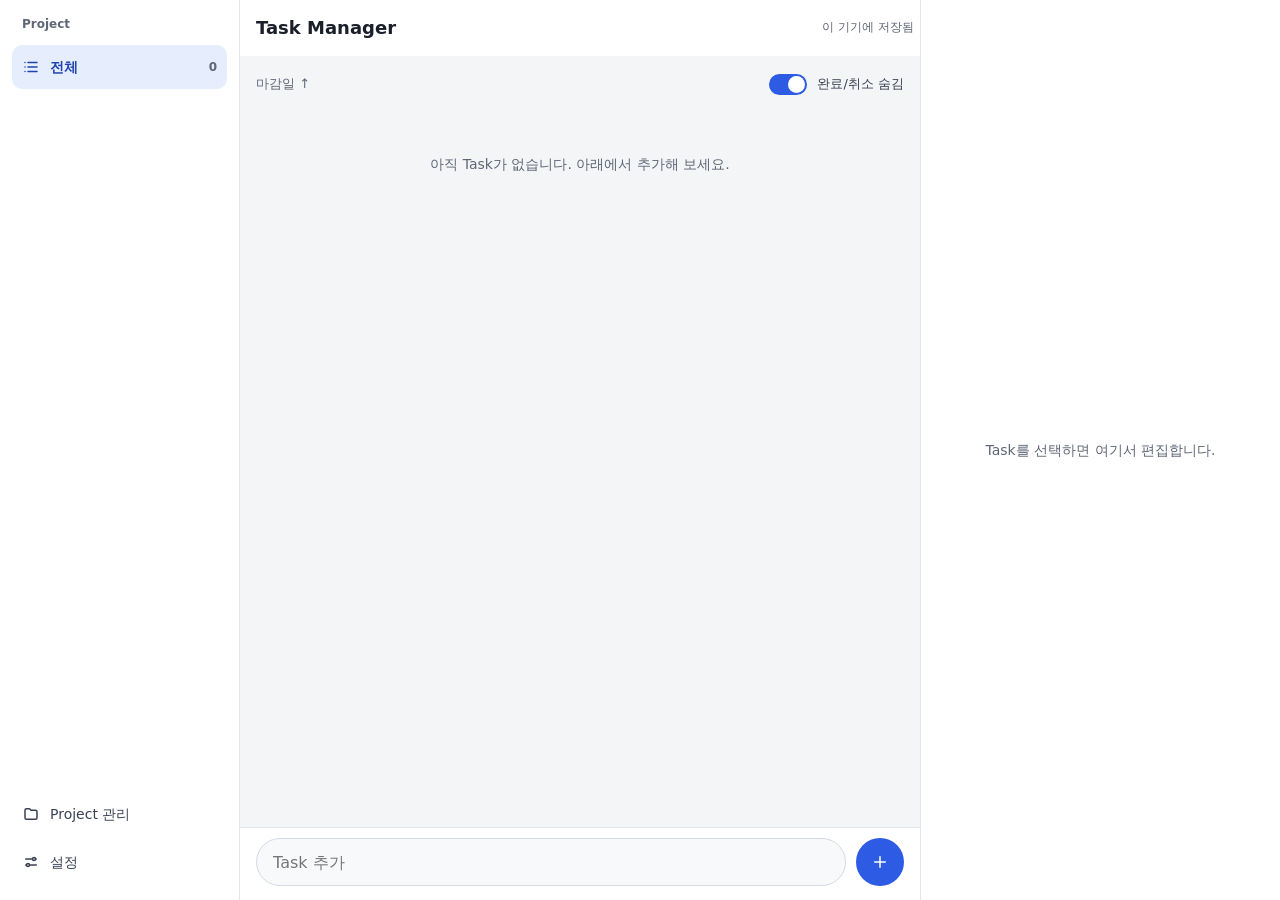
==== index.html @ 79a4224b "Add files via upload" ====
<!doctype html>
<html lang="ko">
<head>
<meta charset="utf-8">
<meta name="viewport" content="width=device-width, initial-scale=1, viewport-fit=cover">
<meta http-equiv="Content-Security-Policy" content="default-src 'self'; script-src 'self'; style-src 'self' 'unsafe-inline'; img-src 'self' data:; connect-src 'self'">
<meta name="theme-color" content="#ffffff">
<title>Task Manager</title>
<link rel="stylesheet" href="style.css">
</head>
<body>
<div class="app">
  <nav class="side" id="side" aria-label="Project 필터"></nav>

  <div class="main">
    <header class="top">
      <h1>Task Manager</h1>
      <span class="sync" id="syncLabel">이 기기에 저장됨</span>
      <button class="icbtn only-narrow" data-act="settings" aria-label="설정">
        <svg class="ic" viewBox="0 0 24 24" aria-hidden="true"><path d="M5 8h9M18 8h1M5 16h1M10 16h9"/><circle cx="16" cy="8" r="2"/><circle cx="8" cy="16" r="2"/></svg>
      </button>
    </header>
    <div class="chips only-narrow" id="chips" role="toolbar" aria-label="Project 필터"></div>
    <div class="bar">
      <span class="sortlbl">마감일 ↑</span>
      <button class="sw" id="swHide" role="switch" aria-checked="true"><i></i>완료/취소 숨김</button>
    </div>
    <section class="list" id="list" aria-label="Task 목록"></section>
    <form class="quick" id="quick" autocomplete="off">
      <input id="quickInput" aria-label="새 Task 제목" placeholder="Task 추가" maxlength="200">
      <button type="submit" class="fab" aria-label="Task 추가">
        <svg class="ic" viewBox="0 0 24 24" aria-hidden="true"><path d="M12 5v14M5 12h14"/></svg>
      </button>
    </form>
  </div>

  <aside class="panel" id="panel" aria-label="Task 편집"></aside>
  <div class="backdrop" id="backdrop"></div>
</div>

<div id="menuRoot"></div>
<div class="toast" id="toast" role="status" aria-live="polite" hidden></div>
<dialog id="dlg"></dialog>

<script type="module" src="app.js"></script>
</body>
</html>
---- style.css ----
:root{
  --bg:#F4F5F7;--surface:#fff;--ink:#1B1F2A;--muted:#5F6676;--line:#E3E6EC;--line2:#D5D9E2;
  --accent:#2D5BE3;--accent-weak:#E6EDFD;--accent-ink:#1F44B0;--danger:#B3261E;--ok:#1E7A46;
}
*{box-sizing:border-box}
html,body{height:100%;margin:0}
body{background:var(--bg);color:var(--ink);font:15px/1.45 system-ui,-apple-system,"Segoe UI","Noto Sans KR","Malgun Gothic",sans-serif;-webkit-text-size-adjust:100%}
button,input{font:inherit;color:inherit}
button{cursor:pointer}
button:focus-visible,input:focus-visible,[tabindex]:focus-visible{outline:2px solid var(--accent);outline-offset:2px}
[hidden]{display:none!important}

.ic{width:18px;height:18px;fill:none;stroke:currentColor;stroke-width:2;stroke-linecap:round;stroke-linejoin:round;flex:none}
.st{width:24px;height:24px;flex:none;display:block}
.dot{width:10px;height:10px;border-radius:50%;flex:none;background:#9AA1B1}
.icbtn{display:inline-flex;align-items:center;justify-content:center;width:44px;height:44px;border:0;border-radius:12px;background:none;color:#4A5163}
.icbtn:hover{background:#EEF0F4}

/* ---------- 레이아웃 ---------- */
.app{display:flex;height:100vh;height:100dvh;overflow:hidden}
.side{display:none}
.main{flex:1;min-width:0;display:flex;flex-direction:column}
.top{flex:none;display:flex;align-items:center;gap:4px;height:56px;padding:0 6px 0 16px;background:var(--surface)}
.top h1{margin:0;flex:1;font-size:18px;font-weight:700}
.sync{font-size:12px;color:var(--muted)}
.chips{flex:none;display:flex;gap:8px;padding:2px 16px 12px;background:var(--surface);border-bottom:1px solid var(--line);overflow-x:auto;scrollbar-width:none}
.chips::-webkit-scrollbar{display:none}
.chip{display:inline-flex;align-items:center;gap:6px;height:40px;padding:0 14px;border:1px solid var(--line2);border-radius:999px;background:#fff;font-size:14px;font-weight:500;color:#3A4152;white-space:nowrap;flex:none}
.chip[aria-pressed="true"]{background:var(--accent);border-color:var(--accent);color:#fff;font-weight:600}
.chip .n{font-size:12px;opacity:.8}
.bar{flex:none;display:flex;align-items:center;gap:8px;padding:6px 16px 2px}
.sortlbl{font-size:13px;color:var(--muted)}
.sw{display:inline-flex;align-items:center;gap:10px;min-height:44px;border:0;background:none;padding:0;font-size:13px;color:#3A4152}
.sw i{width:38px;height:21px;border-radius:999px;background:#B8BFCC;position:relative;flex:none}
.sw i:after{content:"";position:absolute;top:2px;left:2px;width:17px;height:17px;border-radius:50%;background:#fff;transition:left .12s}
.sw[aria-checked="true"] i{background:var(--accent)}
.sw[aria-checked="true"] i:after{left:19px}
.sw:disabled{opacity:.5}
.bar .sw{margin-left:auto}

.list{flex:1;min-height:0;overflow-y:auto;padding:6px 16px 16px;display:flex;flex-direction:column;gap:10px}
.empty{margin:40px 0;text-align:center;color:var(--muted);font-size:14px}

.quick{flex:none;display:flex;align-items:center;gap:10px;padding:10px 16px calc(14px + env(safe-area-inset-bottom));background:var(--surface);border-top:1px solid var(--line)}
.quick input{flex:1;min-width:0;height:48px;padding:0 16px;border:1px solid var(--line2);border-radius:24px;background:#F8F9FB;font-size:16px}
.fab{width:48px;height:48px;border:0;border-radius:50%;background:var(--accent);color:#fff;display:flex;align-items:center;justify-content:center;flex:none}

/* ---------- 카드 ---------- */
.card{display:flex;gap:4px;padding:8px 14px 12px 4px;background:#fff;border:1px solid var(--line);border-radius:14px;flex:none;cursor:pointer}
.card[aria-current="true"]{border-color:var(--accent);box-shadow:0 0 0 1px var(--accent)}
.card.fin .title{color:var(--muted);text-decoration:line-through}
.chk{width:44px;height:44px;flex:none;display:flex;align-items:center;justify-content:center;border:0;background:none;border-radius:50%}
.body{flex:1;min-width:0;display:flex;flex-direction:column;gap:8px;padding-top:9px}
.row1{display:flex;align-items:flex-start;gap:8px}
.title{flex:1;min-width:0;font-size:15px;font-weight:600;line-height:1.45;overflow-wrap:anywhere}
.idbtn{height:28px;padding:0 8px;border:0;border-radius:6px;background:#F0F2F6;font:500 12px ui-monospace,SFMono-Regular,Menlo,Consolas,monospace;color:#4A5163;display:inline-flex;align-items:center;gap:6px;flex:none}
.meta{display:flex;flex-wrap:wrap;align-items:center;gap:6px 10px}
.proj{display:inline-flex;align-items:center;gap:6px;font-size:12.5px;font-weight:500;color:#3A4152}
.badge{display:inline-flex;align-items:center;height:22px;padding:0 8px;border-radius:6px;font-size:12px;font-weight:600;white-space:nowrap}
.u-urgent{background:#FCE4E1;color:#9C1C13}
.u-high{background:#FFEBD2;color:#8A4A06}
.u-medium{background:#E4ECFD;color:#1F44B0}
.u-low{background:#ECEEF3;color:#4A5163}
.dates{display:flex;flex-wrap:wrap;align-items:center;gap:4px 12px;font-size:13px;color:var(--muted)}
.dates .d{display:inline-flex;align-items:center;gap:5px;white-space:nowrap}
.dates .ic{width:14px;height:14px}
.late{color:var(--danger);font-weight:600}
.memo{font-size:13px;color:var(--muted);white-space:nowrap;overflow:hidden;text-overflow:ellipsis}

/* ---------- 편집 패널 (좁은 화면: 바텀 시트) ---------- */
.backdrop{display:none;position:fixed;inset:0;background:rgba(20,24,34,.45);z-index:15}
.panel{position:fixed;left:0;right:0;bottom:0;height:min(88dvh,780px);z-index:20;background:#fff;border-radius:20px 20px 0 0;display:flex;flex-direction:column;transform:translateY(105%);transition:transform .18s ease;visibility:hidden}
body.sheet-open .panel{transform:none;visibility:visible}
body.sheet-open .backdrop{display:block}
.ph{flex:none;display:flex;align-items:center;gap:8px;padding:12px 8px 0 20px;height:56px}
.ph h2{margin:0;flex:1;font-size:17px;font-weight:700}
.saved{display:inline-flex;align-items:center;gap:5px;font-size:12px;color:var(--muted)}
.saved .ic{width:14px;height:14px;color:var(--ok);stroke-width:3}
.pb{flex:1;min-height:0;overflow-y:auto;padding:8px 20px 16px;display:flex;flex-direction:column;gap:16px}
.pf{flex:none;display:flex;align-items:center;gap:10px;padding:12px 20px calc(16px + env(safe-area-inset-bottom));border-top:1px solid var(--line);background:#fff}
.pf .lbl{font-size:12.5px;color:var(--muted)}
.pf .del{margin-left:auto;display:inline-flex;align-items:center;gap:6px;height:44px;padding:0 14px;border:1px solid #F0C4BF;border-radius:12px;background:#fff;font-size:14px;font-weight:600;color:var(--danger)}
.empty-panel{margin:auto;color:var(--muted);font-size:14px;padding:24px;text-align:center}
.fl{display:block;margin:0 0 6px;font-size:12.5px;font-weight:700;color:var(--muted)}
.in{width:100%;height:44px;padding:0 12px;border:1px solid var(--line2);border-radius:12px;background:#fff;font-size:16px}
.in:disabled{background:#F3F4F7;color:#8A91A1}
.sel{display:flex;align-items:center;justify-content:space-between;gap:8px;width:100%;height:44px;padding:0 12px;border:1px solid var(--line2);border-radius:12px;background:#fff;font-size:15px;text-align:left}
.sel .l{display:inline-flex;align-items:center;gap:8px;min-width:0}
.seg{display:flex;border:1px solid var(--line2);border-radius:12px;overflow:hidden;background:#fff}
.seg button{flex:1;height:44px;border:0;border-left:1px solid var(--line2);background:none;font-size:14px;font-weight:500;color:#3A4152;padding:0 2px}
.seg button:first-child{border-left:0}
.seg button[aria-pressed="true"]{background:var(--accent);color:#fff;font-weight:600}
.two{display:flex;gap:10px}
.two>div{flex:1;min-width:0}
.inwrap{position:relative}
.inwrap .in{padding-right:40px}
.clr{position:absolute;right:4px;top:6px;width:32px;height:32px;border:0;border-radius:8px;background:none;color:var(--muted);display:flex;align-items:center;justify-content:center}
.clr .ic{width:14px;height:14px}
.timerow{display:flex;align-items:center;gap:12px}
.timerow .in{width:150px;margin-left:auto}
.note{font-size:12.5px;color:var(--danger);margin:-8px 0 0}

/* ---------- 팝오버 / 토스트 / 다이얼로그 ---------- */
.pop{position:fixed;z-index:60;min-width:200px;max-width:calc(100vw - 16px);max-height:70dvh;overflow-y:auto;padding:6px;background:#fff;border:1px solid var(--line2);border-radius:12px;box-shadow:0 8px 24px rgba(20,24,34,.16)}
.mi{display:flex;align-items:center;gap:10px;width:100%;height:44px;padding:0 10px;border:0;border-radius:8px;background:none;font-size:15px;text-align:left}
.mi:hover{background:#F0F2F6}
.mi.cur{background:var(--accent-weak);color:var(--accent-ink);font-weight:600}
.mi .ck{margin-left:auto;stroke-width:3}
.mi.add{border-top:1px solid var(--line);border-radius:0 0 8px 8px;color:var(--accent);font-weight:600}
.toast{position:fixed;left:50%;bottom:90px;transform:translateX(-50%);z-index:70;display:flex;align-items:center;gap:14px;max-width:calc(100vw - 32px);padding:10px 16px;border-radius:12px;background:#1B1F2A;color:#fff;font-size:14px}
.toast button{border:0;background:none;color:#9DB6FF;font-weight:700;height:32px;padding:0 4px}
dialog{width:min(440px,calc(100vw - 24px));max-height:88dvh;padding:0;border:0;border-radius:16px;box-shadow:0 12px 40px rgba(20,24,34,.3);color:var(--ink)}
dialog::backdrop{background:rgba(20,24,34,.45)}
.dlg-h{display:flex;align-items:center;padding:8px 8px 0 20px;height:56px}
.dlg-h h2{margin:0;flex:1;font-size:17px}
.dlg-b{padding:4px 20px 20px;display:flex;flex-direction:column;gap:14px;overflow-y:auto}
.btn{display:inline-flex;align-items:center;justify-content:center;gap:6px;height:44px;padding:0 14px;border:1px solid var(--line2);border-radius:12px;background:#fff;font-size:14px;font-weight:500}
.btn.primary{background:var(--accent);border-color:var(--accent);color:#fff;font-weight:600}
.btn.danger{color:var(--danger);border-color:#F0C4BF}
.kv{display:flex;justify-content:space-between;gap:12px;font-size:14px}
.kv span:first-child{color:var(--muted)}
.hint{font-size:12.5px;color:var(--muted);margin:0}
.prow{display:flex;align-items:center;gap:8px}
.prow .in{flex:1;min-width:0}
.prow.arch .in{color:var(--muted);text-decoration:line-through}

/* ---------- 유틸 ---------- */
.only-narrow{display:flex}

/* ---------- 펼침 (>=700px): 아이콘 레일 + 목록 + 편집 패널 ---------- */
@media (min-width:700px){
  .only-narrow{display:none}
  .side{display:flex;flex-direction:column;gap:4px;width:64px;flex:none;padding:12px 8px;background:var(--surface);border-right:1px solid var(--line);overflow-y:auto}
  .side .nav{display:flex;align-items:center;justify-content:center;gap:10px;width:100%;height:44px;border:0;border-radius:10px;background:none;padding:0;color:#3A4152;font-size:14px;text-align:left;position:relative}
  .side .nav:hover{background:#EEF0F4}
  .side .nav[aria-pressed="true"]{background:var(--accent-weak);color:var(--accent-ink);font-weight:600}
  .side .nav .lbl,.side .nav .n,.side h3{display:none}
  .side .nav .dot{width:12px;height:12px}
  .side .sp{flex:1}
  .quick{padding-bottom:14px}
  .panel{position:static;transform:none;visibility:visible;width:340px;height:auto;flex:none;border-radius:0;border-left:1px solid var(--line);transition:none}
  .backdrop,body.sheet-open .backdrop{display:none}
  .toast{bottom:32px}
  .list{padding-left:20px;padding-right:20px}
}
/* ---------- PC (>=1100px): 사이드바 + 목록 + 편집 패널 ---------- */
@media (min-width:1100px){
  .side{width:240px;align-items:stretch;padding:16px 12px}
  .side h3{display:block;margin:0 0 8px 10px;font-size:12px;font-weight:700;color:var(--muted)}
  .side .nav{justify-content:flex-start;padding:0 10px}
  .side .nav .lbl{display:inline;flex:1;min-width:0;overflow:hidden;text-overflow:ellipsis;white-space:nowrap}
  .side .nav .n{display:inline;font-size:12px;color:var(--muted)}
  .panel{width:360px}
  .list{padding-left:28px;padding-right:28px}
}
@media (prefers-reduced-motion:reduce){.panel,.sw i:after{transition:none}}
input[type="date"].in,input[type="time"].in{font-size:14px;padding-left:10px;padding-right:34px;min-width:0}
input[type="date"].in::-webkit-calendar-picker-indicator{margin-left:2px}
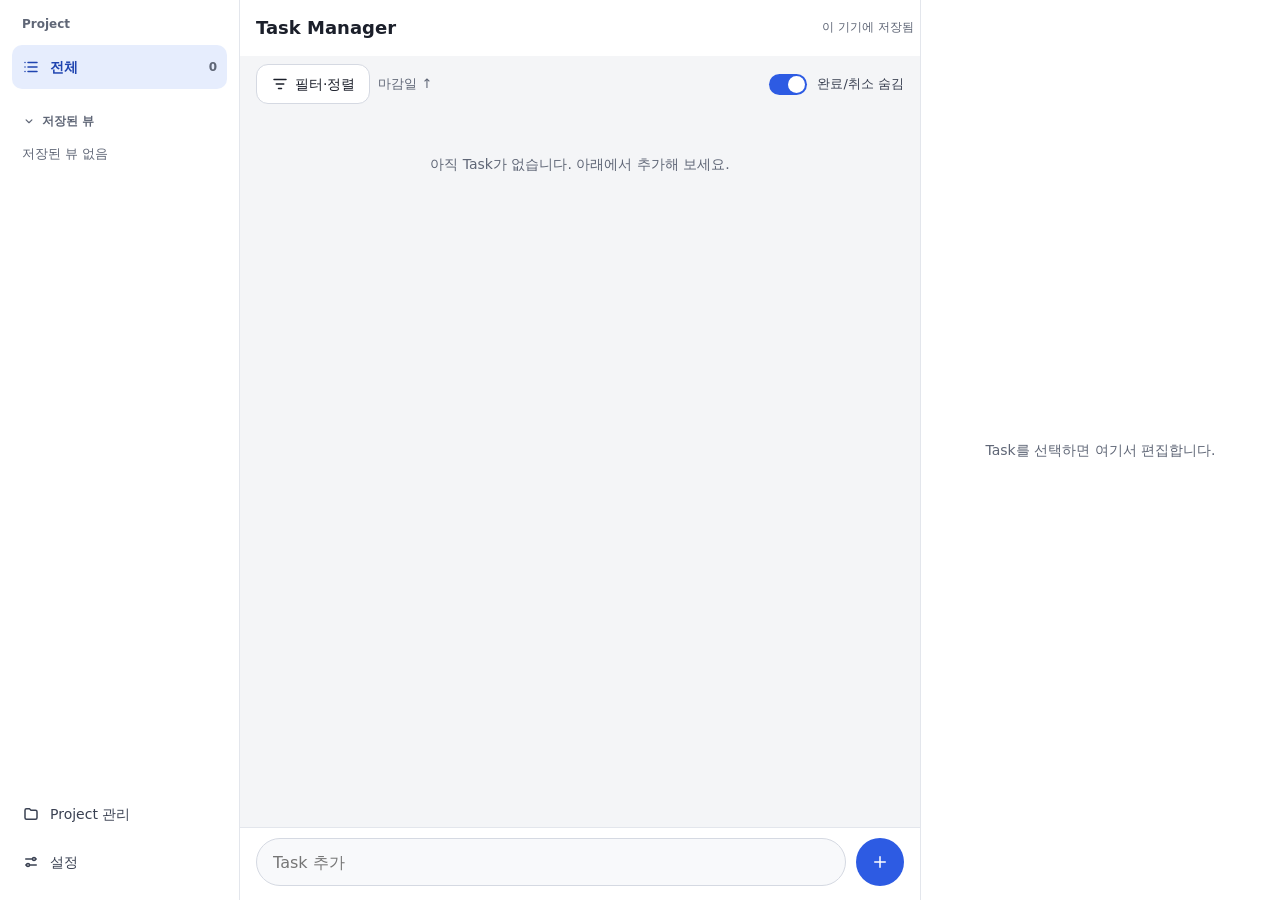
==== commit 01fa411d: "Add files via upload" ====
--- a/index.html
+++ b/index.html
@@ -22,7 +22,7 @@
     </header>
     <div class="chips only-narrow" id="chips" role="toolbar" aria-label="Project 필터"></div>
     <div class="bar">
-      <span class="sortlbl">마감일 ↑</span>
+      <button class="btn" id="btnFilter" data-act="filter-sheet" aria-haspopup="dialog"><svg class="ic" viewBox="0 0 24 24" aria-hidden="true"><path d="M4 6h16M7 12h10M10 18h4"/></svg>필터·정렬<span class="cnt" id="fcnt" hidden></span></button><span class="sortlbl" id="sortLbl"></span>
       <button class="sw" id="swHide" role="switch" aria-checked="true"><i></i>완료/취소 숨김</button>
     </div>
     <section class="list" id="list" aria-label="Task 목록"></section>
--- a/style.css
+++ b/style.css
@@ -124,6 +124,25 @@
 .prow .in{flex:1;min-width:0}
 .prow.arch .in{color:var(--muted);text-decoration:line-through}
 
+/* ---------- M2: 필터·정렬·그룹·뷰 ---------- */
+.bar .btn{height:40px}
+.cnt{display:inline-flex;align-items:center;justify-content:center;min-width:20px;height:20px;padding:0 6px;border-radius:10px;background:var(--accent);color:#fff;font-size:12px;font-weight:700}
+.gh{display:flex;align-items:center;gap:8px;margin:8px 2px -2px;font-size:12.5px;font-weight:700;color:var(--muted)}
+.gh .n{font-weight:500}
+.gh:first-child{margin-top:0}
+.chips2{display:flex;flex-wrap:wrap;gap:8px}
+.chips2 .chip{height:38px}
+.chips2 .chip[aria-pressed="true"]{background:var(--accent-weak);border-color:var(--accent);color:var(--accent-ink);font-weight:600}
+.fsec{display:flex;flex-direction:column;gap:6px}
+.vrow{display:flex;align-items:center;gap:4px}
+.vrow .apply{flex:1;min-width:0;height:44px;border:1px solid var(--line2);border-radius:12px;background:#fff;text-align:left;padding:0 12px;font-size:14px;font-weight:500;overflow:hidden;text-overflow:ellipsis;white-space:nowrap}
+.side .vh,.side .vh-item,.side .hint{display:none}
+dialog[data-kind="filter"]{overflow:hidden;display:none;flex-direction:column}
+dialog[data-kind="filter"][open]{display:flex}
+@media (max-width:699px){
+  dialog[data-kind="filter"]{margin:auto 0 0;width:100%;max-width:none;border-radius:20px 20px 0 0;max-height:90dvh}
+}
+
 /* ---------- 유틸 ---------- */
 .only-narrow{display:flex}
 
@@ -148,6 +167,11 @@
   .side{width:240px;align-items:stretch;padding:16px 12px}
   .side h3{display:block;margin:0 0 8px 10px;font-size:12px;font-weight:700;color:var(--muted)}
   .side .nav{justify-content:flex-start;padding:0 10px}
+  .side .vh-item{display:flex}
+  .side .hint{display:block}
+  .side .vh{display:flex;align-items:center;gap:6px;margin:12px 0 4px 10px;border:0;background:none;padding:0;height:32px;font-size:12px;font-weight:700;color:var(--muted)}
+  .side .vh .ic{width:14px;height:14px;transition:transform .12s}
+  .side .vh[aria-expanded="false"] .ic{transform:rotate(-90deg)}
   .side .nav .lbl{display:inline;flex:1;min-width:0;overflow:hidden;text-overflow:ellipsis;white-space:nowrap}
   .side .nav .n{display:inline;font-size:12px;color:var(--muted)}
   .panel{width:360px}
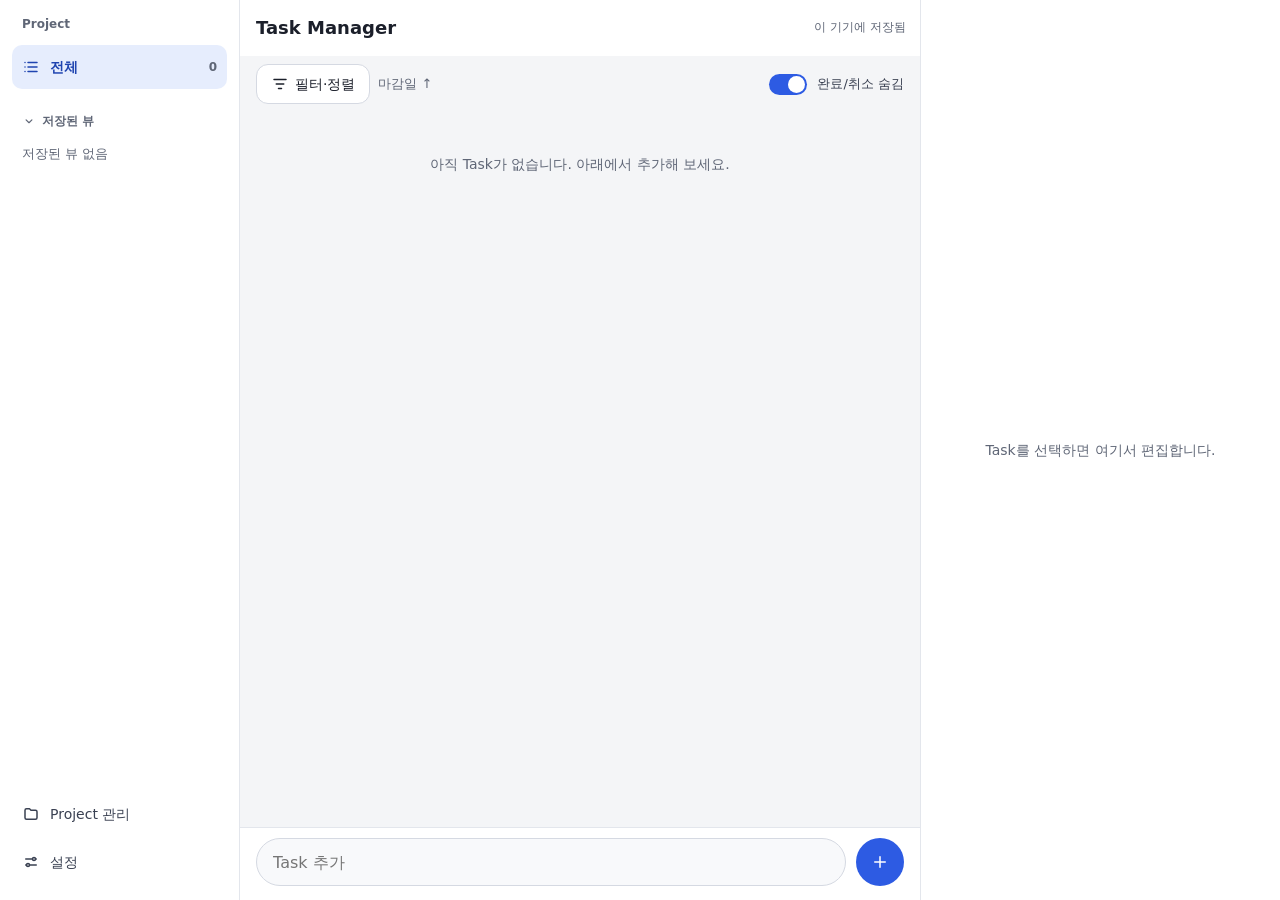
==== commit fba7e399: "Add files via upload" ====
--- a/index.html
+++ b/index.html
@@ -3,7 +3,7 @@
 <head>
 <meta charset="utf-8">
 <meta name="viewport" content="width=device-width, initial-scale=1, viewport-fit=cover">
-<meta http-equiv="Content-Security-Policy" content="default-src 'self'; script-src 'self'; style-src 'self' 'unsafe-inline'; img-src 'self' data:; connect-src 'self'">
+<meta http-equiv="Content-Security-Policy" content="default-src 'self'; script-src 'self' https://accounts.google.com/gsi/client; style-src 'self' 'unsafe-inline' https://accounts.google.com/gsi/style; img-src 'self' data:; connect-src 'self' https://www.googleapis.com https://accounts.google.com; frame-src https://accounts.google.com">
 <meta name="theme-color" content="#ffffff">
 <title>Task Manager</title>
 <link rel="stylesheet" href="style.css">
@@ -15,7 +15,7 @@
   <div class="main">
     <header class="top">
       <h1>Task Manager</h1>
-      <span class="sync" id="syncLabel">이 기기에 저장됨</span>
+      <button class="sync" id="syncLabel" data-act="sync-click">이 기기에 저장됨</button>
       <button class="icbtn only-narrow" data-act="settings" aria-label="설정">
         <svg class="ic" viewBox="0 0 24 24" aria-hidden="true"><path d="M5 8h9M18 8h1M5 16h1M10 16h9"/><circle cx="16" cy="8" r="2"/><circle cx="8" cy="16" r="2"/></svg>
       </button>
--- a/style.css
+++ b/style.css
@@ -22,7 +22,9 @@
 .main{flex:1;min-width:0;display:flex;flex-direction:column}
 .top{flex:none;display:flex;align-items:center;gap:4px;height:56px;padding:0 6px 0 16px;background:var(--surface)}
 .top h1{margin:0;flex:1;font-size:18px;font-weight:700}
-.sync{font-size:12px;color:var(--muted)}
+.sync{font-size:12px;color:var(--muted);border:0;background:none;height:44px;padding:0 8px;border-radius:10px}
+.sync.warn{color:var(--danger);font-weight:600}
+.sync.ok{color:var(--ok)}
 .chips{flex:none;display:flex;gap:8px;padding:2px 16px 12px;background:var(--surface);border-bottom:1px solid var(--line);overflow-x:auto;scrollbar-width:none}
 .chips::-webkit-scrollbar{display:none}
 .chip{display:inline-flex;align-items:center;gap:6px;height:40px;padding:0 14px;border:1px solid var(--line2);border-radius:999px;background:#fff;font-size:14px;font-weight:500;color:#3A4152;white-space:nowrap;flex:none}
@@ -143,6 +145,23 @@
   dialog[data-kind="filter"]{margin:auto 0 0;width:100%;max-width:none;border-radius:20px 20px 0 0;max-height:90dvh}
 }
 
+/* ---------- 레일 임시 펼치기 (700~1099px) ---------- */
+.side button.rail-toggle{display:none}
+@media (min-width:700px) and (max-width:1099px){
+  .side button.rail-toggle{display:flex}
+  .app.rail-open .side{position:fixed;left:0;top:0;bottom:0;width:240px;z-index:30;padding:12px;box-shadow:4px 0 24px rgba(20,24,34,.18)}
+  .app.rail-open .main{margin-left:64px}
+  .app.rail-open .side h3{display:block;margin:8px 0 8px 10px;font-size:12px;font-weight:700;color:var(--muted)}
+  .app.rail-open .side .nav{justify-content:flex-start;padding:0 10px}
+  .app.rail-open .side .nav .lbl{display:inline;flex:1;min-width:0;overflow:hidden;text-overflow:ellipsis;white-space:nowrap}
+  .app.rail-open .side .nav .n{display:inline;font-size:12px;color:var(--muted)}
+  .app.rail-open .side .vh{display:flex;align-items:center;gap:6px;margin:12px 0 4px 10px;border:0;background:none;padding:0;height:32px;font-size:12px;font-weight:700;color:var(--muted)}
+  .app.rail-open .side .vh .ic{width:14px;height:14px}
+  .app.rail-open .side .vh-item{display:flex}
+  .app.rail-open .side .hint{display:block}
+}
+@media (min-width:1100px){.side button.rail-toggle{display:none}}
+
 /* ---------- 유틸 ---------- */
 .only-narrow{display:flex}
 
